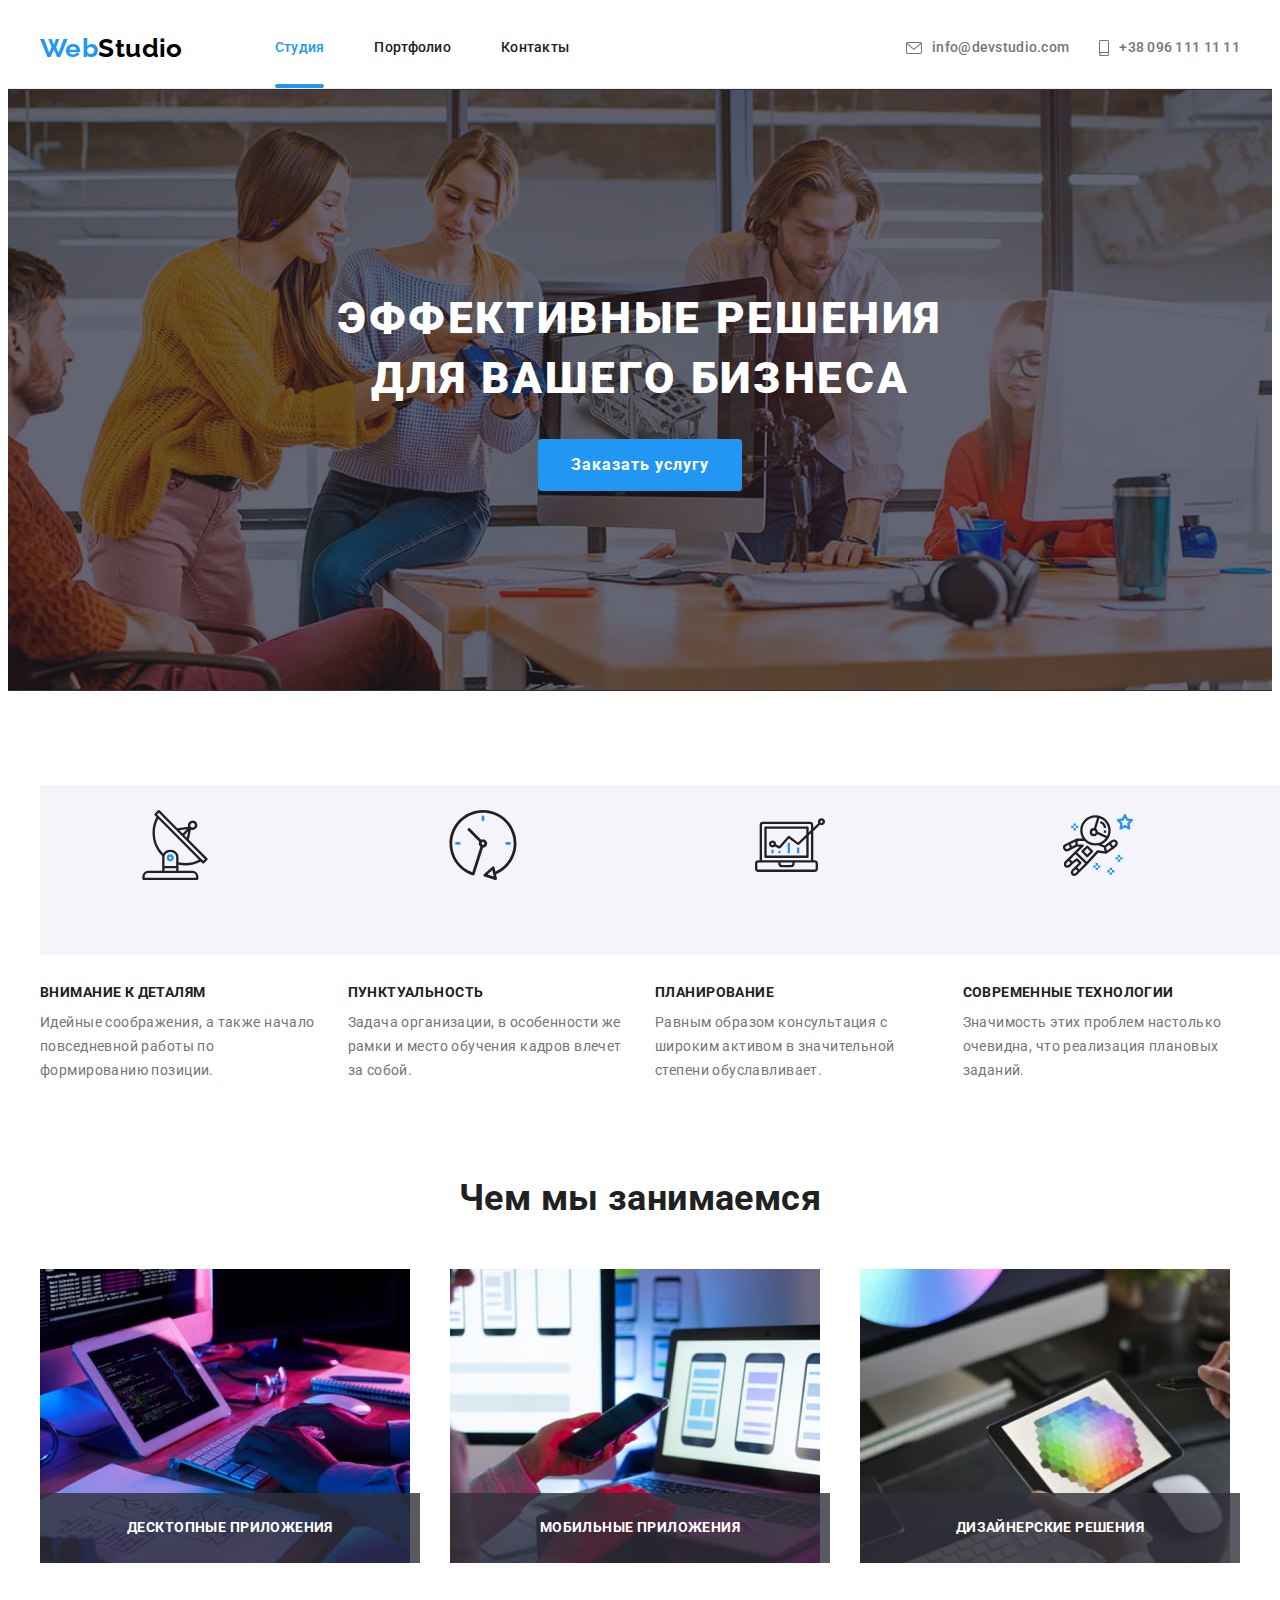
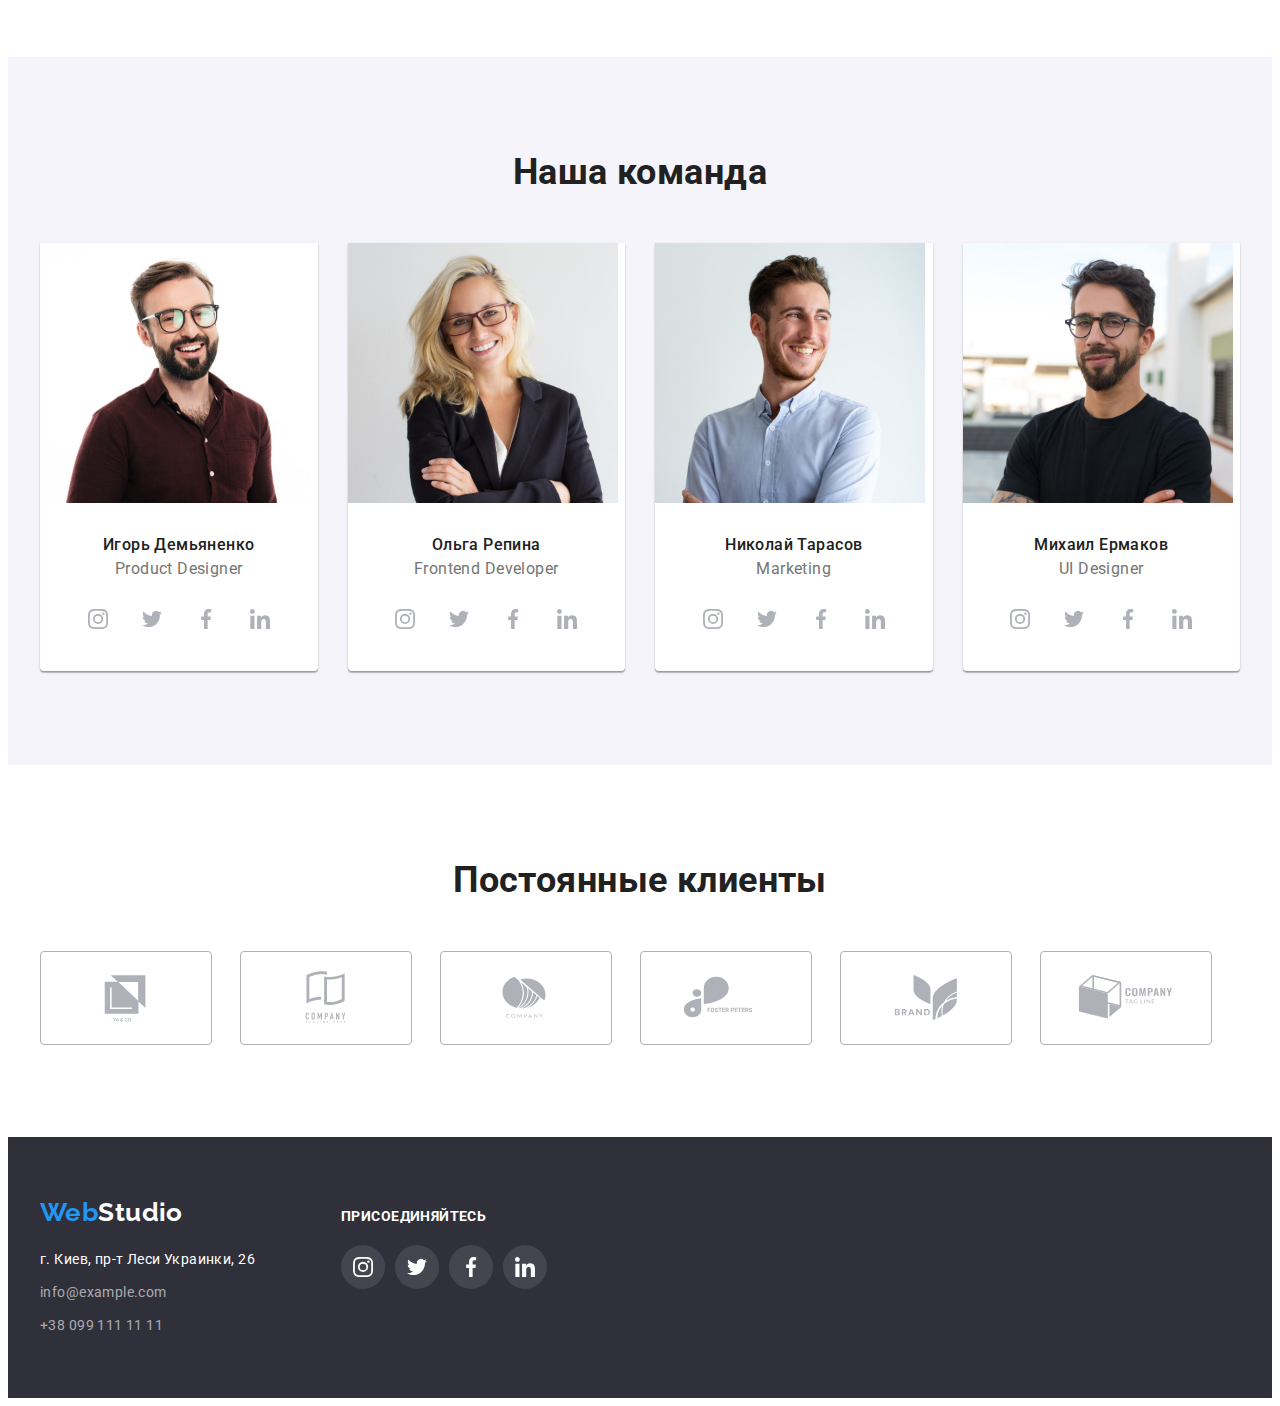
==== index.html @ 3effa6cc "Переносить файли з попереднього репозиторію goit-markup-hw-05" ====
<!DOCTYPE html>
<html lang="ru">
<head>
    <meta charset="UTF-8">
    <meta http-equiv="X-UA-Compatible" content="IE=edge">
    <meta name="viewport" content="width=device-width, initial-scale=1.0">
    <title>Студія</title>
    <link rel="preconnect" href="https://fonts.googleapis.com">
    <link rel="preconnect" href="https://fonts.gstatic.com" crossorigin>
    <link href="https://fonts.googleapis.com/css2?family=Raleway:wght@700&family=Roboto:wght@400;500;700;900&display=swap" rel="stylesheet">
    <link 
        rel="stylesheet" 
        href="https://cdnjs.cloudflare.com/ajax/libs/modern-normalize/1.1.0/modern-normalize.min.css" 
        integrity="sha512-wpPYUAdjBVSE4KJnH1VR1HeZfpl1ub8YT/NKx4PuQ5NmX2tKuGu6U/JRp5y+Y8XG2tV+wKQpNHVUX03MfMFn9Q==" 
        crossorigin="anonymous" 
        referrerpolicy="no-referrer" 
    />
    <link rel="stylesheet" href="./css/styles.css">
</head>
<body>
    <!-- Шапка -->
    <header class="page-header">
        <div class="container">
            <nav class="main-nav">
                <!-- Логотип -->
                <a href="./index.html" class="logo link"><span class="begin">Web</span><span class="end">Studio</span></a>

                <!-- Меню -->
                <ul class="site-nav list">
                    <li class="site-nav-item"><a href="./index.html" class="link current">Студия</a></li>
                    <li class="site-nav-item"><a href="./portfolio.html" class="link">Портфолио</a></li>
                    <li class="site-nav-item"><a href="" class="link">Контакты</a></li>
                </ul>
            </nav>

            <!-- Контакты -->
            <ul class="auth-nav list">
                <li class="auth-nav-item">
                    <a href="mailto:info@devstudio.com" class="link">
                        <svg class="auth-nav-icon" width="16" height="12">
                            <use href="./images/icons/icons.svg#icon-envelope"></use>
                        </svg>
                        info@devstudio.com
                    </a>
                </li>
                <li class="auth-nav-item">
                    <a href="tel:+380961111111" class="link">
                        <svg class="auth-nav-icon" width="10" height="16">
                            <use href="./images/icons/icons.svg#icon-smartphone"></use>
                        </svg>
                        +38 096 111 11 11
                    </a>
                </li>
            </ul>
        </div>
    </header>
    
    <main>
        <!-- Герой -->
        <section class="hero">
            <div class="container">
                <h1 class="hero-title">Эффективные решения для вашего бизнеса</h1>
                <button class="hero-btn" type="button" data-modal-open>Заказать услугу</button>
            </div>
        </section> 
       
        <!-- Особенности-->
        <section class="section feature">
            <div class="container">
                <!-- Скрытый заголовок -->
                <h2 class="visually-hidden" tabindex="-1">Особенности</h2>
                <ul class="feature-list list">
                    <li class="feature-list-item">
                        <div class="feature-list-icon-box">
                            <svg class="feature-list-icon" width="70" height="70">
                                <use href="./images/icons/icons.svg#icon-antenna"></use>
                            </svg>
                        </div>
                        <h3 class="feature-list-title">Внимание к деталям</h3>
                        <p class="feature-list-text">Идейные соображения, а также начало повседневной работы по формированию позиции.</p>
                    </li>
                    <li class="feature-list-item">
                        <div class="feature-list-icon-box">
                            <svg class="feature-list-icon" width="70" height="70">
                                <use href="./images/icons/icons.svg#icon-clock"></use>
                            </svg>
                        </div>
                        <h3 class="feature-list-title">Пунктуальность</h3>
                        <p class="feature-list-text">Задача организации, в особенности же рамки и место обучения кадров влечет за собой.</p>
                    </li>
                    <li class="feature-list-item">
                        <div class="feature-list-icon-box">
                            <svg class="feature-list-icon" width="70" height="70">
                                <use href="./images/icons/icons.svg#icon-diagram"></use>
                            </svg>
                        </div>
                        <h3 class="feature-list-title">Планирование</h3>
                        <p class="feature-list-text">Равным образом консультация с широким активом в значительной степени обуславливает.</p>
                    </li>
                    <li class="feature-list-item">
                        <div class="feature-list-icon-box">
                            <svg class="feature-list-icon" width="70" height="70">
                                <use href="./images/icons/icons.svg#icon-astronaut"></use>
                            </svg>
                        </div>
                        <h3 class="feature-list-title">Современные технологии</h3>
                        <p class="feature-list-text">Значимость этих проблем настолько очевидна, что реализация плановых заданий.</p>
                    </li>
                </ul>
            </div>
        </section>

        <!-- Чем мы занимаемся -->
        <section class="section work">
            <div class="container">
                <h2 class="section-title">Чем мы занимаемся</h2>
                <ul class="work-list list">
                    <li class="work-list-item">
                        <img src="./images/what_we_do/desktop_apps.jpg" alt="Написание кода" width="370" />
                        <p class="work-list-item-text">Десктопные приложения</p>
                    </li>
                    <li class="work-list-item">
                        <img src="./images/what_we_do/mobile_apps.jpg" alt="Разработка мобильного приложения" width="370" />
                        <p class="work-list-item-text">Мобильные приложения</p>
                    </li>
                    <li class="work-list-item">
                        <img src="./images/what_we_do/design_solutions.jpg" alt="Работа с графическим планшетом" width="370" />
                        <p class="work-list-item-text">Дизайнерские решения</p>
                    </li>
                </ul>
            </div>
        </section>

        <!-- Наша команда -->
        <section class="section team">
            <div class="container">
                <h2 class="section-title">Наша команда</h2>
                <ul class="team-list list">
                    <li class="team-list-item">
                        <img src="./images/team/product_designer.jpg" alt="Игорь Демьяненко" width="270">
                        <div class="team-list-box">
                            <h3 class="team-list-title">Игорь Демьяненко</h3>
                            <p class="team-list-text" lang="en">Product Designer</p>
                            <ul class="soc-list list">
                                <li class="soc-list-item">
                                    <a href="" class="soc-list-link">
                                        <svg class="soc-list-icon" width="20" height="20">
                                            <use href="./images/icons/icons.svg#icon-instagram"></use>
                                        </svg>
                                    </a>
                                </li>
                                <li class="soc-list-item">
                                    <a href="" class="soc-list-link">
                                        <svg class="soc-list-icon" width="20" height="20">
                                            <use href="./images/icons/icons.svg#icon-twitter"></use>
                                        </svg>
                                    </a>
                                </li>
                                <li class="soc-list-item">
                                    <a href="" class="soc-list-link">
                                        <svg class="soc-list-icon" width="20" height="20">
                                            <use href="./images/icons/icons.svg#icon-facebook"></use>
                                        </svg>
                                    </a>
                                </li>
                                <li class="soc-list-item">
                                    <a href="" class="soc-list-link">
                                        <svg class="soc-list-icon" width="20" height="20">
                                            <use href="./images/icons/icons.svg#icon-linkedin"></use>
                                        </svg>
                                    </a>
                                </li>
                            </ul>
                        </div>
                    </li>
                    <li class="team-list-item">
                        <img src="./images/team/frontend_developer.jpg" alt="Ольга Репина" width="270">
                        <div class="team-list-box">
                            <h3 class="team-list-title">Ольга Репина</h3>
                            <p class="team-list-text" lang="en">Frontend Developer</p>
                            <ul class="soc-list list">
                                <li class="soc-list-item">
                                    <a href="" class="soc-list-link">
                                        <svg class="soc-list-icon" width="20" height="20">
                                            <use href="./images/icons/icons.svg#icon-instagram"></use>
                                        </svg>
                                    </a>
                                </li>
                                <li class="soc-list-item">
                                    <a href="" class="soc-list-link">
                                        <svg class="soc-list-icon" width="20" height="20">
                                            <use href="./images/icons/icons.svg#icon-twitter"></use>
                                        </svg>
                                    </a>
                                </li>
                                <li class="soc-list-item">
                                    <a href="" class="soc-list-link">
                                        <svg class="soc-list-icon" width="20" height="20">
                                            <use href="./images/icons/icons.svg#icon-facebook"></use>
                                        </svg>
                                    </a>
                                </li>
                                <li class="soc-list-item">
                                    <a href="" class="soc-list-link">
                                        <svg class="soc-list-icon" width="20" height="20">
                                            <use href="./images/icons/icons.svg#icon-linkedin"></use>
                                        </svg>
                                    </a>
                                </li>
                            </ul>
                        </div>
                    </li>
                    <li class="team-list-item">
                        <img src="./images/team/marketing.jpg" alt="Николай Тарасов" width="270">
                        <div class="team-list-box">
                            <h3 class="team-list-title">Николай Тарасов</h3>
                            <p class="team-list-text" lang="en">Marketing</p>
                            <ul class="soc-list list">
                                <li class="soc-list-item">
                                    <a href="" class="soc-list-link">
                                        <svg class="soc-list-icon" width="20" height="20">
                                            <use href="./images/icons/icons.svg#icon-instagram"></use>
                                        </svg>
                                    </a>
                                </li>
                                <li class="soc-list-item">
                                    <a href="" class="soc-list-link">
                                        <svg class="soc-list-icon" width="20" height="20">
                                            <use href="./images/icons/icons.svg#icon-twitter"></use>
                                        </svg>
                                    </a>
                                </li>
                                <li class="soc-list-item">
                                    <a href="" class="soc-list-link">
                                        <svg class="soc-list-icon" width="20" height="20">
                                            <use href="./images/icons/icons.svg#icon-facebook"></use>
                                        </svg>
                                    </a>
                                </li>
                                <li class="soc-list-item">
                                    <a href="" class="soc-list-link">
                                        <svg class="soc-list-icon" width="20" height="20">
                                            <use href="./images/icons/icons.svg#icon-linkedin"></use>
                                        </svg>
                                    </a>
                                </li>
                            </ul>
                        </div>
                    </li>
                    <li class="team-list-item">
                        <img src="./images/team/ui_designer.jpg" alt="Михаил Ермаков" width="270">
                        <div class="team-list-box">
                            <h3 class="team-list-title">Михаил Ермаков</h3>
                            <p class="team-list-text" lang="en">UI Designer</p>
                            <ul class="soc-list list">
                                <li class="soc-list-item">
                                    <a href="" class="soc-list-link">
                                        <svg class="soc-list-icon" width="20" height="20">
                                            <use href="./images/icons/icons.svg#icon-instagram"></use>
                                        </svg>
                                    </a>
                                </li>
                                <li class="soc-list-item">
                                    <a href="" class="soc-list-link">
                                        <svg class="soc-list-icon" width="20" height="20">
                                            <use href="./images/icons/icons.svg#icon-twitter"></use>
                                        </svg>
                                    </a>
                                </li>
                                <li class="soc-list-item">
                                    <a href="" class="soc-list-link">
                                        <svg class="soc-list-icon" width="20" height="20">
                                            <use href="./images/icons/icons.svg#icon-facebook"></use>
                                        </svg>
                                    </a>
                                </li>
                                <li class="soc-list-item">
                                    <a href="" class="soc-list-link">
                                        <svg class="soc-list-icon" width="20" height="20">
                                            <use href="./images/icons/icons.svg#icon-linkedin"></use>
                                        </svg>
                                    </a>
                                </li>
                            </ul>
                        </div>
                    </li>
                </ul>
            </div>
        </section>

        <!-- Клиенты -->
        <section class="section client">
            <div class="container">
                <h2 class="section-title">Постоянные клиенты</h2>
                <ul class="client-list list">
                    <li class="client-list-item">
                        <a href="" class="client-list-link link">
                            <svg class="client-list-icon" width="106" height="60">
                                <use href="./images/icons/icons.svg#icon-logo-client-1"></use>
                            </svg>
                        </a>
                    </li>
                    <li class="client-list-item">
                        <a href="" class="client-list-link link">
                            <svg class="client-list-icon" width="106" height="60">
                                <use href="./images/icons/icons.svg#icon-logo-client-2"></use>
                            </svg>
                        </a>
                    </li>
                    <li class="client-list-item">
                        <a href="" class="client-list-link link">
                            <svg class="client-list-icon" width="106" height="60">
                                <use href="./images/icons/icons.svg#icon-logo-client-3"></use>
                            </svg>
                        </a>
                    </li>
                    <li class="client-list-item">
                        <a href="" class="client-list-link link">
                            <svg class="client-list-icon" width="106" height="60">
                                <use href="./images/icons/icons.svg#icon-logo-client-4"></use>
                            </svg>
                        </a>
                    </li>
                    <li class="client-list-item">
                        <a href="" class="client-list-link link">
                            <svg class="client-list-icon" width="106" height="60">
                                <use href="./images/icons/icons.svg#icon-logo-client-5"></use>
                            </svg>
                        </a>
                    </li>
                    <li class="client-list-item">
                        <a href="" class="client-list-link link">
                            <svg class="client-list-icon" width="106" height="60">
                                <use href="./images/icons/icons.svg#icon-logo-client-6"></use>
                            </svg>
                        </a>
                    </li>
                </ul>
            </div>
        </section>
    </main>

    <!-- Подвал -->
    <footer class="footer">
        <div class="container">
            <div class="footer-address">
                <a href="./index.html" class="logo link">
                    <span class="begin">Web</span><span class="end">Studio</span>
                </a>
                <address>
                    <ul class="address-list list">
                        <li class="address-list-item">
                            <a 
                                href="https://goo.gl/maps/rt93yuFwvWHYuNVY6" 
                                class="address link" 
                                target="_blank" 
                                rel="noreferrer noopener">
                                г. Киев, пр-т Леси Украинки, 26
                            </a>
                        </li>
                        <li class="address-list-item">
                            <a href="mailto:info@example.com" class="link">info@example.com</a>
                        </li>
                        <li class="address-list-item">
                            <a href="tel:+380991111111" class="link">+38 099 111 11 11</a>
                        </li>
                    </ul>
                </address>
            </div>
            <div class="footer-soc">
                <h2 class="footer-soc-title">присоединяйтесь</h2>
                <ul class="footer-soc-list list">
                    <li class="footer-soc-item">
                        <a href="" class="footer-soc-link">
                            <svg class="footer-soc-icon" width="20" height="20">
                                <use href="./images/icons/icons.svg#icon-instagram"></use>
                            </svg>
                        </a>
                    </li>
                    <li class="footer-soc-item">
                        <a href="" class="footer-soc-link">
                            <svg class="footer-soc-icon" width="20" height="20">
                                <use href="./images/icons/icons.svg#icon-twitter"></use>
                            </svg>
                        </a>
                    </li>
                    <li class="footer-soc-item">
                        <a href="" class="footer-soc-link">
                            <svg class="footer-soc-icon" width="20" height="20">
                                <use href="./images/icons/icons.svg#icon-facebook"></use>
                            </svg>
                        </a>
                    </li>
                    <li class="footer-soc-item">
                        <a href="" class="footer-soc-link">
                            <svg class="footer-soc-icon" width="20" height="20">
                                <use href="./images/icons/icons.svg#icon-linkedin"></use>
                            </svg>
                        </a>
                    </li>
                </ul>
            </div>
        </div>
    </footer>
    <div class="backdrop is-hidden" data-modal>
        <div class="modal">
            <button class="modal-close-btn" type="button" data-modal-close>
                <svg class="modal-close-btn-icon" width="18" height="18">
                    <use href="./images/icons/icons.svg#icon-close-black-18dp"></use>
                </svg>
            </button>
        </div>
    </div>
    <script src="./js/modal.js"></script>
 </body>
</html>
---- css/styles.css ----
:root {
  --main-text-color: #212121;
  --secondary-text-color: #757575;
  --white-text-color: #ffffff;
  --primary-bg-color: #ffffff;
  --accent-color: #2196f3;
  --icon-color: #afb1b8;
  --timing-function: cubic-bezier(0.4, 0, 0.2, 1);
}

p,
h1,
h2,
h3,
h4,
h5,
h6 {
  margin: 0;
}

button {
  cursor: pointer;
}

img {
  display: block;
  max-width: 100%;
  height: auto;
}

body {
  font-family: 'Roboto', sans-serif;
  color: var(--main-text-color);
  font-size: 14px;
  line-height: 1.14;
  letter-spacing: 0.03em;
  background-color: var(--primary-bg-color);
}

.list {
  margin: 0;
  padding: 0;
  list-style: none;
}

.link {
  color: currentColor;
  text-decoration: none;
}

.visually-hidden {
  position: absolute;
  white-space: nowrap;
  width: 1px;
  height: 1px;
  overflow: hidden;
  border: 0;
  padding: 0;
  clip: rect(0 0 0 0);
  clip-path: inset(50%);
  margin: -1px;
}

.is-hidden {
  visibility: hidden;
  opacity: 0;
  pointer-events: none;
}

.container {
  width: 1200px;
  padding-left: 15px;
  padding-right: 15px;
  margin: 0 auto;
}

/* --------------------HEADER-------------------- */
.page-header {
  padding-top: 20px;
  padding-bottom: 0px;
  border-bottom: 1px solid #ececec;
}

.page-header .container {
  display: flex;
  align-items: center;
  justify-content: space-between;
}

.site-nav {
  display: flex;
}

/* logo */
.logo {
  font-family: 'Raleway', sans-serif;
  font-weight: 700;
  font-size: 26px;
  line-height: 1.19;
}

.logo .begin {
  color: var(--accent-color);
}

.logo .end {
  color: #000000;
}

.page-header .logo {
  padding-bottom: 20px;
}

/* site-nav */
.main-nav {
  display: flex;
  align-items: center;
}

.site-nav {
  margin-left: 92px;
}

.site-nav-item:not(:last-child) {
  margin-right: 50px;
}

.site-nav .link {
  display: block;
  padding-top: 12px;
  padding-bottom: 12px;

  font-weight: 500;
  letter-spacing: 0.02em;

  transition: color 250ms var(--timing-function);
}

/* .site-nav .link.current, */
.site-nav .link:hover,
.site-nav .link:focus {
  color: var(--accent-color);
}

.site-nav .link.current {
  color: var(--accent-color);
  padding-bottom: 0;
}

.site-nav .link.current::after {
  content: "";
  display: flex;
  width: 100%;
  height: 4px;
  margin-top: 28px;
  border-radius: 2px;
  background-color: var(--accent-color);
}

/* auth-nav */
.auth-nav {
  display: flex;
  padding-bottom: 20px;
}

.auth-nav-item + .auth-nav-item {
  margin-left: 30px;
}

.auth-nav .link {
  display: flex;
  align-items: center;
  padding-top: 12px;
  padding-bottom: 12px;

  font-weight: 500;
  letter-spacing: 0.02em;
  color: var(--secondary-text-color);

  transition: color 250ms var(--timing-function);
}

.auth-nav-icon {
  fill: currentColor;
  margin-right: 10px;
}

.auth-nav .link:hover,
.auth-nav .link:focus {
  color: var(--accent-color);
}

/* --------------------MAIN-------------------- */

/* Герой */

.hero {
  background-color: #2f303a;
  background-image: linear-gradient(#2f303a66, #2f303a66), url(../images/Hero-bg.jpg);
  background-repeat: no-repeat;
  background-position: center;
  background-size: auto;
  padding-top: 200px;
  padding-bottom: 200px;

  text-align: center;
}

.hero-title {
  max-width: 696px;
  margin-left: auto;
  margin-right: auto;
  margin-bottom: 30px;

  font-weight: 900;
  font-size: 44px;
  line-height: 1.36;
  letter-spacing: 0.06em;
  text-transform: uppercase;
  color: var(--white-text-color);
}

.hero-btn {
  display: inline-block;
  min-width: 200px;
  padding: 10px 32px;
  border-radius: 4px;
  border: 1px solid transparent;

  font-family: inherit;
  font-weight: 700;
  font-size: 16px;
  line-height: 1.88;
  letter-spacing: 0.06em;
  text-align: center;
  color: var(--white-text-color);
  background: var(--accent-color);

  transition: background 250ms var(--timing-function);
}

.hero-btn:hover,
.hero-btn:focus {
  background: #188ce8;
}

/* Секции */
.section {
  padding-top: 94px;
  padding-bottom: 94px;
}

.section-title {
  margin-bottom: 50px;

  font-size: 36px;
  line-height: 1.17;
  text-align: center;
}

/* Особенности */
.feature-list {
  display: flex;
}

.feature-list-item {
  width: calc((100% - 3 * 30px) / 4);
  margin-right: 30px;
}

.feature-list-item:last-child {
  margin-right: 0;
}

.feature-list-icon-box {
  width: 270px;
  height: 120px;
  margin-bottom: 30px;
  padding: 25px 100px;

  background-color: #f5f4fa;
}

.feature-list-title {
  margin-bottom: 10px;

  font-size: 14px;
  text-transform: uppercase;
}

.feature-list-text {
  line-height: 1.71;
  color: var(--secondary-text-color);
}

/* Чем мы занимаемся */
.section.work {
  padding-top: 0;
}

.work-list {
  display: flex;
}

.work-list-item {
  position: relative;
  width: calc((100% - 2 * 30px) / 3);
  margin-right: 30px;
}

.work-list-item:last-child {
  margin-right: 0;
}

.work-list-item-text {
  position: absolute;
  bottom: 0;
  left: 0;
  display: flex;
  justify-content: center;
  align-items: center;
  width: 100%;
  height: 70px;
  
  font-weight: 700;
  text-transform: uppercase;

  color: #FFFFFF;
  background-color: #2F303ACC;
}

/* Наша команда */
.team {
  background-color: #f5f4fa;
}

.team-list {
  display: flex;
}

.team-list-item {
  width: calc((100% - 3 * 30px) / 4);
  margin-right: 30px;

  background-color: #ffffff;

  border-radius: 0px 0px 4px 4px;
  box-shadow: 0px 1px 3px rgba(0, 0, 0, 0.12), 0px 1px 1px rgba(0, 0, 0, 0.14),
    0px 2px 1px rgba(0, 0, 0, 0.2);
}

.team-list-item:last-child {
  margin-right: 0;
}

.team-list-box {
  padding-top: 30px;
  padding-bottom: 30px;
}

.team-list-title {
  font-weight: 500;
  font-size: 16px;
  line-height: 1.5;
  text-align: center;
}

.team-list-text {
  font-size: 16px;
  line-height: 1.5;
  text-align: center;
  color: var(--secondary-text-color);
}

.soc-list {
  display: flex;
  justify-content: center;
  margin-top: 16px;
}

.soc-list-item {
  width: 44px;
  height: 44px;
  margin-right: 10px;
}

.soc-list-item:last-child {
  margin-right: 0;
}

.soc-list-link {
  display: flex;
  align-items: center;
  justify-content: center;
  width: 100%;
  height: 100%;
  border-radius: 50%;
  background-color: var(--primary-bg-color);
  color: var(--icon-color);

  transition: background 250ms var(--timing-function),
              color 250ms var(--timing-function);
}

.soc-list-icon {
  fill: currentColor;
}

.soc-list-link:hover,
.soc-list-link:focus {
  background-color: var(--accent-color);
  color: var(--white-text-color);
}

/* Клиенты */

.client-list {
  display: flex;
}

.client-list-item {
  width: 170px;
  height: 92px;
  margin-right: 30px;
}

.team-list-item:last-child {
  margin-right: 0;
}

.client-list-link {
  display: flex;
  align-items: center;
  justify-content: center;
  width: 100%;
  height: 100%;
  border: 1px solid var(--icon-color);
  border-radius: 4px;
  color: var(--icon-color);

  transition: border-color 250ms var(--timing-function),
              color 250ms var(--timing-function);
}

.client-list-icon {
  fill: currentColor;
}

.client-list-link:hover,
.client-list-link:focus {
  border-color: var(--accent-color);
  color: var(--accent-color);
}

/* --------------------FOOTER-------------------- */

.footer {
  padding-top: 60px;
  padding-bottom: 60px;

  background-color: #2f303a;
}

.footer .container {
  display: flex;
}

.footer .logo {
  display: inline-block;
  margin-bottom: 20px;
}

.footer .logo .end {
  color: var(--white-text-color);
}

.address-list-item:not(:last-child) {
  margin-bottom: 9px;
}

.address-list .address.link {
  color: var(--white-text-color);
}

.address-list .link {
  font-style: normal;
  line-height: 1.71;
  color: rgba(255, 255, 255, 0.6);

  transition: color 250ms var(--timing-function);
}

.address-list .address.link:hover,
.address-list .address.link:focus,
.address-list .link:hover,
.address-list .link:focus {
  color: var(--accent-color);
}

.footer-soc {
  margin-left: 86px;
  padding-top: 12px;
}

.footer-soc-title {
  font-size: 14px;
  line-height: 1.14;
  text-transform: uppercase;
  color: var(--white-text-color);
}

.footer-soc-list {
  display: flex;
  margin-top: 20px;
}

.footer-soc-item {
  width: 44px;
  height: 44px;
  margin-right: 10px;
}

.footer-soc-item:last-child {
  margin-right: 0;
}

.footer-soc-link {
  display: flex;
  align-items: center;
  justify-content: center;
  width: 100%;
  height: 100%;
  border-radius: 50%;
  background-color: #ffffff1a;
  color: var(--white-text-color);

  transition: background-color 250ms var(--timing-function),
              box-shadow 250ms var(--timing-function);
}

.footer-soc-icon {
  fill: currentColor;
}

.footer-soc-link:hover,
.footer-soc-link:focus {
  background-color: var(--accent-color);
  box-shadow: 0px 4px 4px rgba(0, 0, 0, 0.25);
}

/* --------------------MODAL-------------------- */

.backdrop {
  position: fixed;
  top: 0;
  left: 0;
  width: 100vw;
  height: 100vh;

  background-color: #00000033;

  transition: opacity 250ms var(--timing-function),
              visibility 250ms var(--timing-function);
}

.backdrop.is-hidden .modal{
  transform: translate(-50%, -50%) scale(.5);
  opacity: 0;
}

.modal {
  position: absolute;
  top: 50%;
  left: 50%;
  transform: translate(-50%, -50%) scale(1);
  width: 528px;
  min-height: 581px;
  opacity: 1;

  background-color: var(--primary-bg-color);
  border-radius: 4px;
  box-shadow: 0px 1px 3px rgba(0, 0, 0, 0.12),
              0px 1px 1px rgba(0, 0, 0, 0.14),
              0px 2px 1px rgba(0, 0, 0, 0.2);

  transition: transform 250ms var(--timing-function),
              opacity 250ms var(--timing-function);
}

.modal-close-btn {
  position: absolute;
  top: 8px;
  right: 8px;
  width: 30px;
  height: 30px;
  display: flex;
  justify-content: center;
  align-items: center;

  background-color: transparent;
  border: 1px solid #0000001A;
  border-radius: 50%;
}

/* --------------------PORTFOLIO-------------------- */

.filter-list {
  display: flex;
  justify-content: center;
  margin-bottom: 50px;
}

.filter-list-item:not(:last-child) {
  margin-right: 8px;
}

.filter-list-btn {
  display: inline-block;
  padding: 6px 22px;
  border-radius: 4px;
  border: 1px solid transparent;

  font-family: inherit;
  font-weight: 500;
  font-size: 16px;
  line-height: 1.62;
  letter-spacing: 0.03em;
  text-align: center;
  color: var(--main-text-color);
  background: #f5f4fa;

  transition: color 250ms var(--timing-function),
              background 250ms var(--timing-function),
              box-shadow 250ms var(--timing-function);
}

.filter-list-btn:hover,
.filter-list-btn:focus {
  color: var(--white-text-color);
  background: var(--accent-color);
  box-shadow: 0px 4px 4px rgba(0, 0, 0, 0.25);
}

.projects-list {
  display: flex;
  flex-wrap: wrap;
}

.projects-list-item {
  width: calc((100% - 60px) / 3);
  margin-right: 30px;
  margin-bottom: 30px;
}

.projects-list-item:nth-child(3n) {
  margin-right: 0;
}

.projects-list-item:nth-last-child(-n + 3) {
  margin-bottom: 0;
}

.projects-list-link {
  display: block;

  transition: box-shadow 250ms var(--timing-function);
}

.projects-list-link:hover,
.projects-list-link:focus {
  box-shadow: 0px 4px 4px rgba(0, 0, 0, 0.25);
}

.projects-list-box {
  padding: 20px 24px;
  border-right: 1px solid #eeeeee;
  border-bottom: 1px solid #eeeeee;
  border-left: 1px solid #eeeeee;
}

.projects-list-title {
  font-size: 18px;
  line-height: 2;
  letter-spacing: 0.06em;
}

.projects-list-text {
  font-size: 16px;
  line-height: 1.88;
  color: var(--secondary-text-color);
}

.projects-list-cover-wrap {
  position: relative;
  overflow: hidden;
}

.projects-list-cover-text {
  position: absolute;
  top: 0;
  left: 0;
  transform: translateY(100%);
  transition: transform 250ms var(--timing-function);

  display: flex;
  justify-content: center;
  align-items: center;
  height: 100%;
  padding: 24px;

  font-size: 18px;
  line-height: 1.56;
  color: #FFFFFF;
  background-color: rgba(33, 150, 243, 0.9);
  overflow: auto;
}

.projects-list-link:hover .projects-list-cover-text,
.projects-list-link:focus .projects-list-cover-text {
  transform: translateY(0);
}
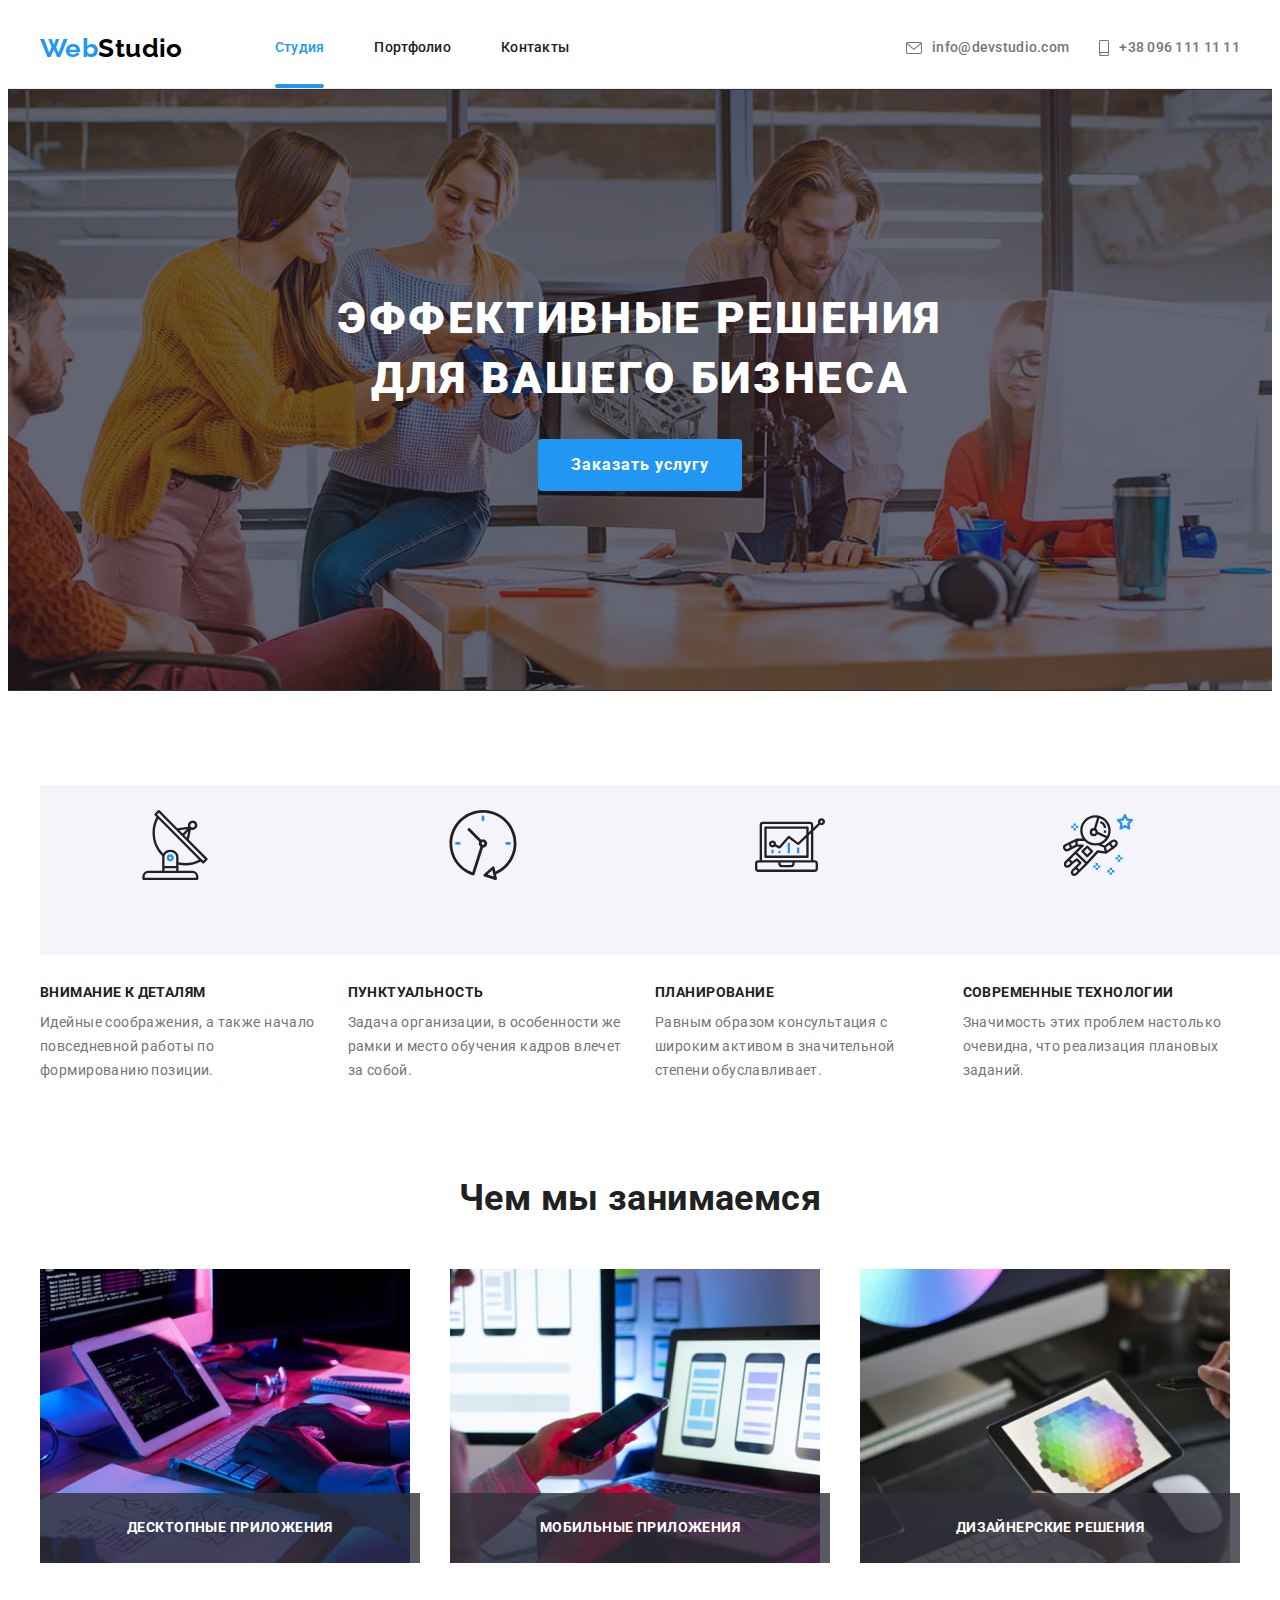
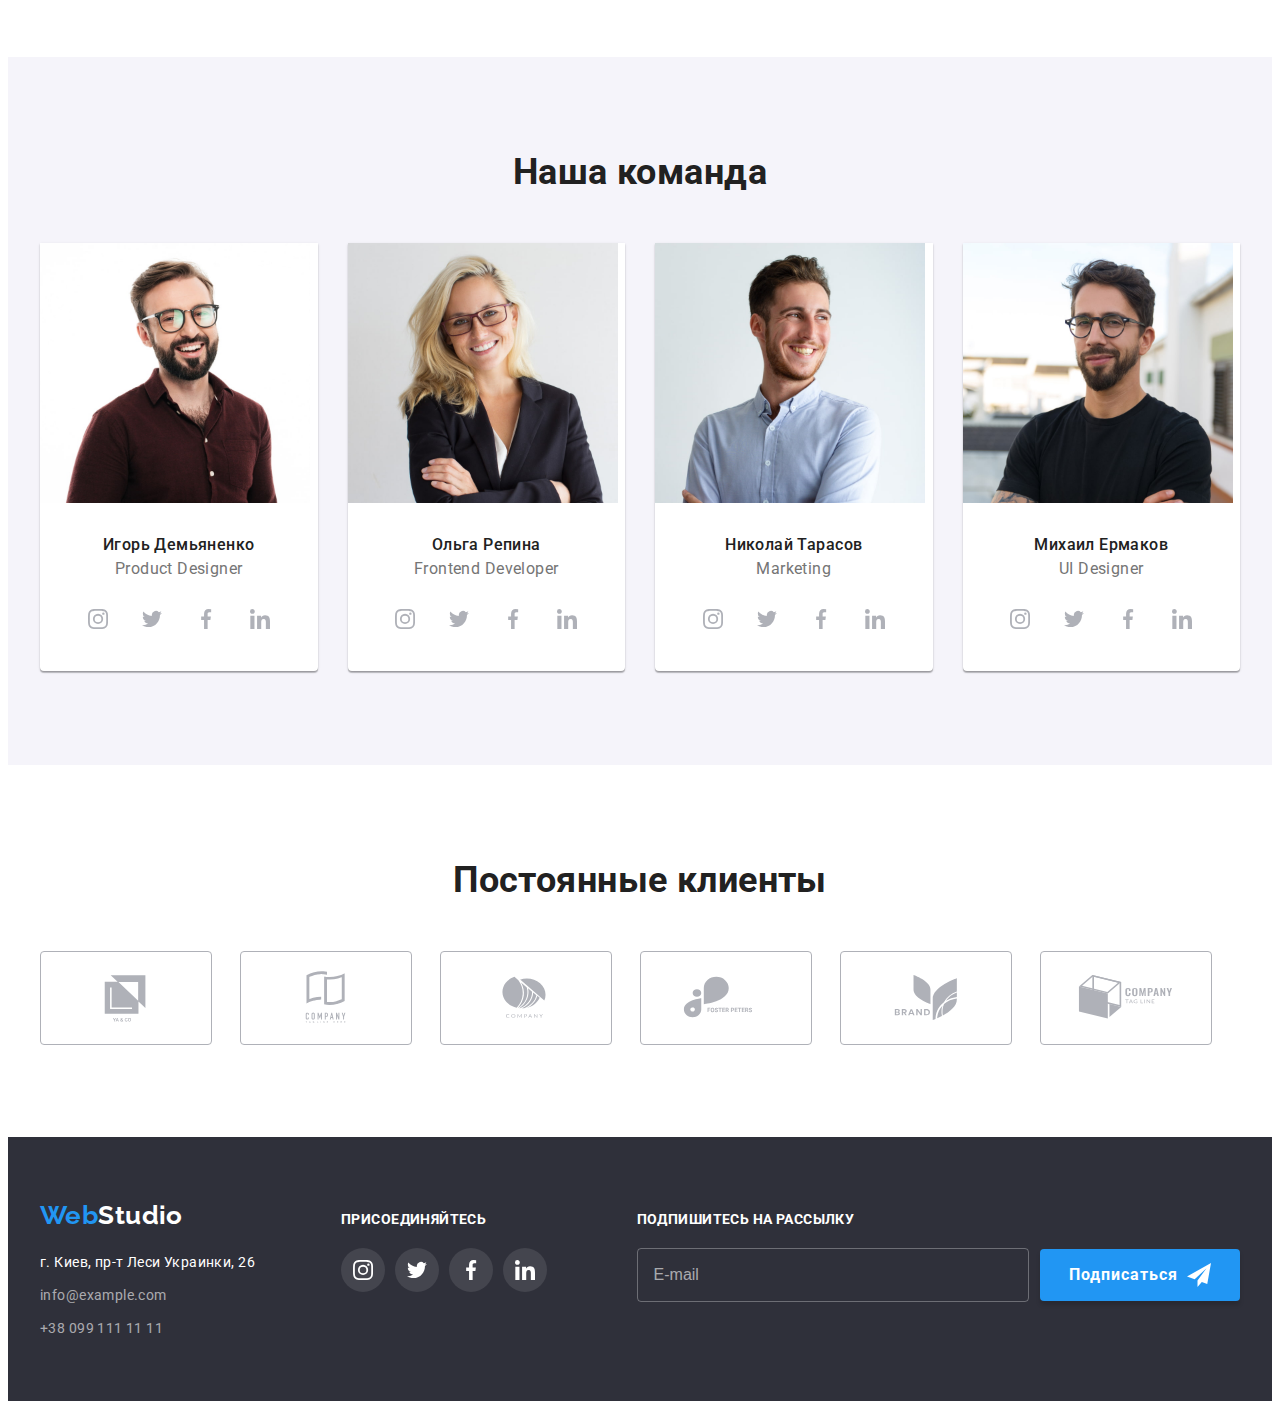
==== commit 85922aae: "Додає розмітку і оформлення форм для сторінок макета" ====
--- a/index.html
+++ b/index.html
@@ -400,8 +400,22 @@
                     </li>
                 </ul>
             </div>
+            <div class="footer-form">
+                <form class="footer-mailing-form">
+                    <label class="footer-form-lable" for="mail">Подпишитесь на рассылку</label>
+                    <input class="footer-form-input" type="email" name="mail" id="mail" placeholder="E-mail">
+                    <button class="footer-form-btn" type="submit">
+                        Подписаться
+                        <svg class="footer-btn-icon" width="24" height="24">
+                            <use href="./images/icons/icons.svg#icon-send"></use>
+                        </svg>
+                    </button>
+                </form>
+            </div>
         </div>
     </footer>
+
+    <!-- Модалка -->
     <div class="backdrop is-hidden" data-modal>
         <div class="modal">
             <button class="modal-close-btn" type="button" data-modal-close>
@@ -409,6 +423,69 @@
                     <use href="./images/icons/icons.svg#icon-close-black-18dp"></use>
                 </svg>
             </button>
+            <b class="modal-text">Оставьте свои данные, мы вам перезвоним</b>
+            <form class="modal-form">
+                <div class="modal-field">
+                    <label class="modal-lable" for="user-name">Имя</label>
+                    <div class="modal-input-thumb">
+                        <input class="modal-input" type="text" name="user-name" id="user-name">
+                        <span class="modal-input-icon">
+                            <svg width="18" height="18">
+                                <use href="./images/icons/icons.svg#icon-person-black-18dp"></use>
+                            </svg>
+                        </span>
+                    </div>
+                </div>
+                <div class="modal-field">
+                    <label class="modal-lable" for="user-tel">Телефон</label>
+                    <div class="modal-input-thumb">
+                        <input class="modal-input" type="tel" name="user-tel" id="user-tel">
+                        <span class="modal-input-icon">
+                            <svg width="18" height="18">
+                                <use href="./images/icons/icons.svg#icon-phone-black-18dp"></use>
+                            </svg>
+                        </span>
+                    </div>
+                </div>
+                <div class="modal-field">
+                    <label class="modal-lable" for="user-mail">Почта</label>
+                    <div class="modal-input-thumb">
+                        <input class="modal-input" type="email" name="user-mail" id="user-mail">
+                        <span class="modal-input-icon">
+                            <svg width="18" height="18">
+                                <use href="./images/icons/icons.svg#icon-email-black-18dp"></use>
+                            </svg>
+                        </span>
+                    </div>
+                </div>
+                <div class="modal-field">
+                    <label class="modal-lable" for="modal-textarea">Комментарий</label>
+                    <textarea 
+                        class="modal-textarea" 
+                        name="modal-textarea" 
+                        id="modal-textarea" 
+                        placeholder="Введите текст"
+                    ></textarea>
+                </div>
+                <div class="modal-field">
+                    <input 
+                        class="modal-checkbox visually-hidden" 
+                        type="checkbox" 
+                        name="modal-checkbox" 
+                        id="modal-checkbox"
+                    >                    
+                    <label class="modal-checkbox-lable" for="modal-checkbox"
+                        ><span class="modal-checkbox-span">
+                            <svg class="modal-checkbox-icon" width="13" height="12">
+                                <use href="./images/icons/icons.svg#icon-check"></use>
+                            </svg>
+                        </span>
+                        Соглашаюсь с рассылкой и принимаю&nbsp
+                        <a href="" class="modal-checkbox-link">Условия договора</a>
+                    </label>
+                </div>
+                <button class="modal-submit-btn" type="submit">Отправить</button>
+            </form>
         </div>
     </div>
     <script src="./js/modal.js"></script>
--- a/css/styles.css
+++ b/css/styles.css
@@ -220,7 +220,9 @@
   color: var(--white-text-color);
 }
 
-.hero-btn {
+.hero-btn,
+.modal-submit-btn,
+.footer-form-btn {
   display: inline-block;
   min-width: 200px;
   padding: 10px 32px;
@@ -240,7 +242,11 @@
 }
 
 .hero-btn:hover,
-.hero-btn:focus {
+.hero-btn:focus,
+.modal-submit-btn:hover,
+.modal-submit-btn:focus,
+.footer-form-btn:hover,
+.footer-form-btn:focus {
   background: #188ce8;
 }
 
@@ -424,7 +430,7 @@
   margin-right: 30px;
 }
 
-.team-list-item:last-child {
+.client-list-item:last-child {
   margin-right: 0;
 }
 
@@ -462,17 +468,21 @@
 }
 
 .footer .container {
+  position: relative;
   display: flex;
 }
 
 .footer .logo {
   display: inline-block;
   margin-bottom: 20px;
+  padding-top: 3px;
 }
 
 .footer .logo .end {
   color: var(--white-text-color);
 }
+
+/* АДРЕС */
 
 .address-list-item:not(:last-child) {
   margin-bottom: 9px;
@@ -497,9 +507,11 @@
   color: var(--accent-color);
 }
 
+/* СОЦСЕТИ */
+
 .footer-soc {
   margin-left: 86px;
-  padding-top: 12px;
+  padding-top: 15px;
 }
 
 .footer-soc-title {
@@ -546,6 +558,63 @@
 .footer-soc-link:focus {
   background-color: var(--accent-color);
   box-shadow: 0px 4px 4px rgba(0, 0, 0, 0.25);
+}
+
+/* ФОРМА */
+
+.footer-form {
+  position: absolute;
+  right: 15px;
+  top: calc(75px - 60px);
+}
+
+.footer-form-lable {
+  display: block;
+  margin-bottom: 20px;
+
+  font-weight: 700;
+  text-transform: uppercase;
+  color: var(--white-text-color);
+}
+
+.footer-form-input {
+  margin-right: 8px;
+  padding-left: 16px;
+  padding-right: 16px;
+  width: 358px;
+  height: 50px;
+
+  font-size: 16px;
+  line-height: 1.25;
+  color: var(--white-text-color);
+  background-color: transparent;
+  border: 1px solid rgba(255, 255, 255, 0.3);
+  border-radius: 4px;
+  box-shadow: (0px 4px 4px rgba(0, 0, 0, 0.15));  
+}
+
+.footer-form-input::placeholder {
+  font-size: 16px;
+  line-height: 1.25;
+
+  color: rgba(255, 255, 255, 0.6);
+}
+
+.footer-form-btn {
+  position: relative;
+  padding-left: 28px;
+  
+  text-align: left;
+
+  box-shadow: 0px 4px 4px rgba(0, 0, 0, 0.15);
+  border-radius: 4px;
+}
+
+.footer-btn-icon {
+  position: absolute;
+  right: 28px;
+  top: 50%;
+  transform: translateY(-50%);
 }
 
 /* --------------------MODAL-------------------- */
@@ -576,6 +645,7 @@
   width: 528px;
   min-height: 581px;
   opacity: 1;
+  padding: 40px;
 
   background-color: var(--primary-bg-color);
   border-radius: 4px;
@@ -600,6 +670,165 @@
   background-color: transparent;
   border: 1px solid #0000001A;
   border-radius: 50%;
+
+  transition: fill 250ms var(--timing-function);
+}
+
+.modal-close-btn:hover,
+.modal-close-btn:focus {
+  fill: var(--accent-color);
+}
+
+.modal-text {
+  display: block;
+  margin-bottom: 12px;
+
+  font-size: 20px;
+  line-height: 1.15;
+  text-align: center;
+  color: var(--main-text-color);
+}
+
+.modal-field {
+  margin-bottom: 10px;
+}
+
+.modal-field:nth-last-child(2) {
+  margin-top: 20px;
+  margin-bottom: 30px;
+  padding-left: 12px;
+  padding-right: 8px;
+}
+
+.modal-lable {
+  display: inline-block;
+  margin-bottom: 4px;
+
+  font-size: 12px;
+  line-height: 1.17;
+  letter-spacing: 0.01em;
+  color: var(--secondary-text-color);
+}
+
+.modal-textarea::placeholder {
+  font-size: 12px;
+  line-height: 1.17;
+  letter-spacing: 0.01em;
+  color: #75757580;
+}
+
+.modal-input {
+  display: block;
+  width: 100%;
+  height: 40px;
+  padding-left: 42px;
+  padding-right: 12px;
+
+  border: 1px solid #21212133;
+  border-radius: 4px;
+
+  transition: border-color 250ms var(--timing-function);
+}
+
+.modal-input-thumb {
+  position: relative;
+}
+
+.modal-input-icon {
+  position: absolute;
+  top: 50%;
+  left: 12px;
+  transform: translateY(-50%);
+
+  transition: fill 250ms var(--timing-function);
+}
+
+.modal-input:focus {
+  border-color: var(--accent-color);
+  outline: transparent;
+}
+
+.modal-input:focus + .modal-input-icon {
+  fill: var(--accent-color);
+}
+
+.modal-textarea {
+  display: block;
+  width: 100%;
+  height: 120px;
+  padding: 12px 16px;
+
+  resize: none;
+
+  border: 1px solid #21212133;
+  border-radius: 4px;
+}
+
+.modal-textarea:focus {
+  border-color: var(--accent-color);
+  outline: transparent;
+}
+
+.modal-checkbox-span {
+  display: flex;
+  justify-content: center;
+  align-items: center;
+
+  width: 16px;
+  height: 15px;
+  margin-right: 7px;
+  
+  border: 1.5px solid #000000;
+  border-radius: 2px;
+  box-shadow: 0px 4px 4px rgba(0, 0, 0, 0.25);
+
+  transition: background-color 250ms var(--timing-function),
+              border-color 250ms var(--timing-function);
+}
+
+.modal-checkbox-icon {
+  fill: transparent;
+
+  transition: fill 250ms var(--timing-function);
+}
+
+.modal-checkbox-lable {
+  display: flex;
+  align-items: center;
+
+  line-height: 1.71px;
+  color: var(--secondary-text-color);
+
+  transition: text-shadow 250ms var(--timing-function);
+}
+
+.modal-checkbox:checked + .modal-checkbox-lable,
+.modal-checkbox:focus + .modal-checkbox-lable {
+  text-shadow: 0px 4px 4px rgba(0, 0, 0, 0.25);
+}
+
+.modal-checkbox:checked + .modal-checkbox-lable .modal-checkbox-span {
+  background-color: var(--accent-color);
+  border-color: var(--accent-color);
+}
+
+.modal-checkbox:focus + .modal-checkbox-lable .modal-checkbox-span {
+  border-color: var(--accent-color);  
+}
+
+.modal-checkbox:checked + .modal-checkbox-lable .modal-checkbox-icon {
+  fill: var(--white-text-color);
+}
+
+.modal-checkbox-link {
+  color: var(--accent-color);
+}
+
+.modal-submit-btn {
+  display: block;
+  margin: 0 auto;
+
+  box-shadow: 0px 4px 4px rgba(0, 0, 0, 0.15);
 }
 
 /* --------------------PORTFOLIO-------------------- */
